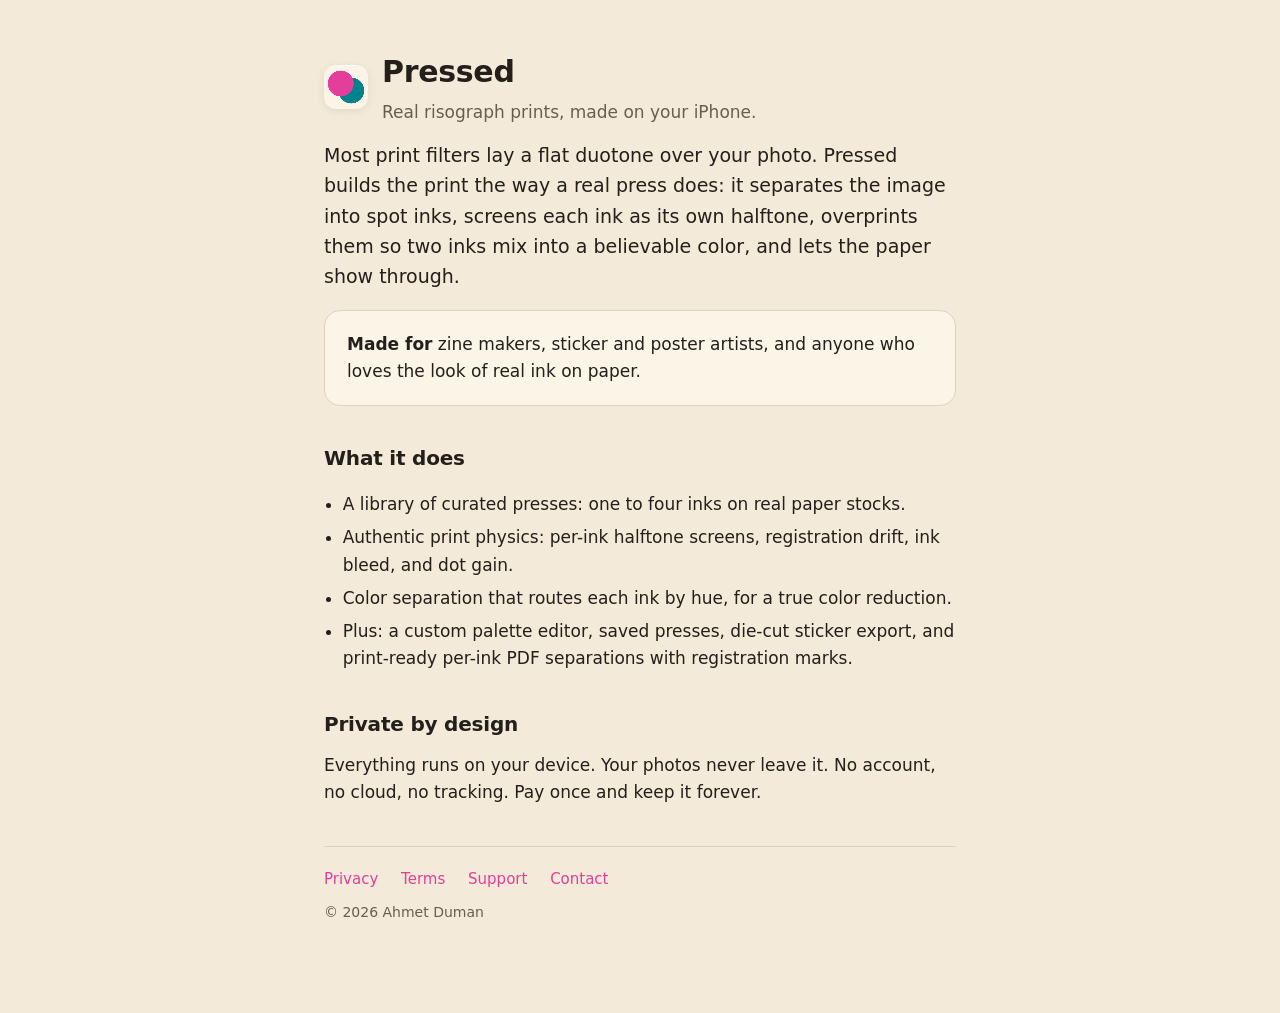
==== index.html @ bd857e0c "Add Terms of Service page and link it in nav Co-Authored-By: Claude Opus 4.8 (1M context) <noreply@a" ====
<!doctype html>
<html lang="en">
<head>
<meta charset="utf-8">
<meta name="viewport" content="width=device-width, initial-scale=1">
<title>Pressed - real risograph prints on your iPhone</title>
<meta name="description" content="Turn any photo into an authentic risograph print on your device. Real spot inks, halftone screens, overprint color, and paper that shows through. No subscription.">
<link rel="stylesheet" href="style.css">
</head>
<body>
<div class="wrap">
  <header>
    <div class="mark" aria-hidden="true"></div>
    <div>
      <h1>Pressed</h1>
      <p class="tag">Real risograph prints, made on your iPhone.</p>
    </div>
  </header>

  <p class="lede">Most print filters lay a flat duotone over your photo. Pressed builds the print the
  way a real press does: it separates the image into spot inks, screens each ink as its own halftone,
  overprints them so two inks mix into a believable color, and lets the paper show through.</p>

  <div class="card">
    <strong>Made for</strong> zine makers, sticker and poster artists, and anyone who loves the look of
    real ink on paper.
  </div>

  <h2>What it does</h2>
  <ul>
    <li>A library of curated presses: one to four inks on real paper stocks.</li>
    <li>Authentic print physics: per-ink halftone screens, registration drift, ink bleed, and dot gain.</li>
    <li>Color separation that routes each ink by hue, for a true color reduction.</li>
    <li>Plus: a custom palette editor, saved presses, die-cut sticker export, and print-ready per-ink
        PDF separations with registration marks.</li>
  </ul>

  <h2>Private by design</h2>
  <p>Everything runs on your device. Your photos never leave it. No account, no cloud, no tracking.
  Pay once and keep it forever.</p>

  <nav>
    <a href="privacy.html">Privacy</a>
    <a href="terms.html">Terms</a>
    <a href="support.html">Support</a>
    <a href="mailto:membrain.app@gmail.com">Contact</a>
  </nav>
  <p class="muted">© 2026 Ahmet Duman</p>
</div>
</body>
</html>
---- style.css ----
:root{
  --paper:#f3ead9; --ink:#241f1a; --soft:#6b5e4c; --line:#e0d3bd;
  --pink:#e43e9c; --teal:#00838a; --card:#fbf4e7;
}
*{box-sizing:border-box}
html{-webkit-text-size-adjust:100%}
body{
  margin:0;background:var(--paper);color:var(--ink);
  font:17px/1.6 ui-rounded,"SF Pro Rounded",system-ui,-apple-system,Segoe UI,Roboto,sans-serif;
}
.wrap{max-width:680px;margin:0 auto;padding:48px 24px 80px}
header{display:flex;align-items:center;gap:14px;margin-bottom:8px}
.mark{width:44px;height:44px;border-radius:12px;flex:none;
  background:
    radial-gradient(circle at 38% 42%, var(--pink) 0 34%, transparent 35%),
    radial-gradient(circle at 62% 58%, var(--teal) 0 34%, transparent 35%),
    var(--card);
  box-shadow:0 1px 0 #fff inset,0 2px 8px rgba(0,0,0,.08)}
h1{font-size:30px;margin:0;letter-spacing:-.01em}
h2{font-size:20px;margin:36px 0 10px;letter-spacing:-.01em}
.tag{color:var(--soft);margin:.2em 0 0}
p{margin:.7em 0}
a{color:var(--pink);text-decoration:none}
a:hover{text-decoration:underline}
.lede{font-size:19px}
.card{background:var(--card);border:1px solid var(--line);border-radius:16px;padding:20px 22px;margin:18px 0}
ul{padding-left:1.1em}
li{margin:.35em 0}
small,.muted{color:var(--soft);font-size:14px}
nav{margin-top:40px;padding-top:20px;border-top:1px solid var(--line);font-size:15px}
nav a{margin-right:18px}
hr{border:none;border-top:1px solid var(--line);margin:28px 0}
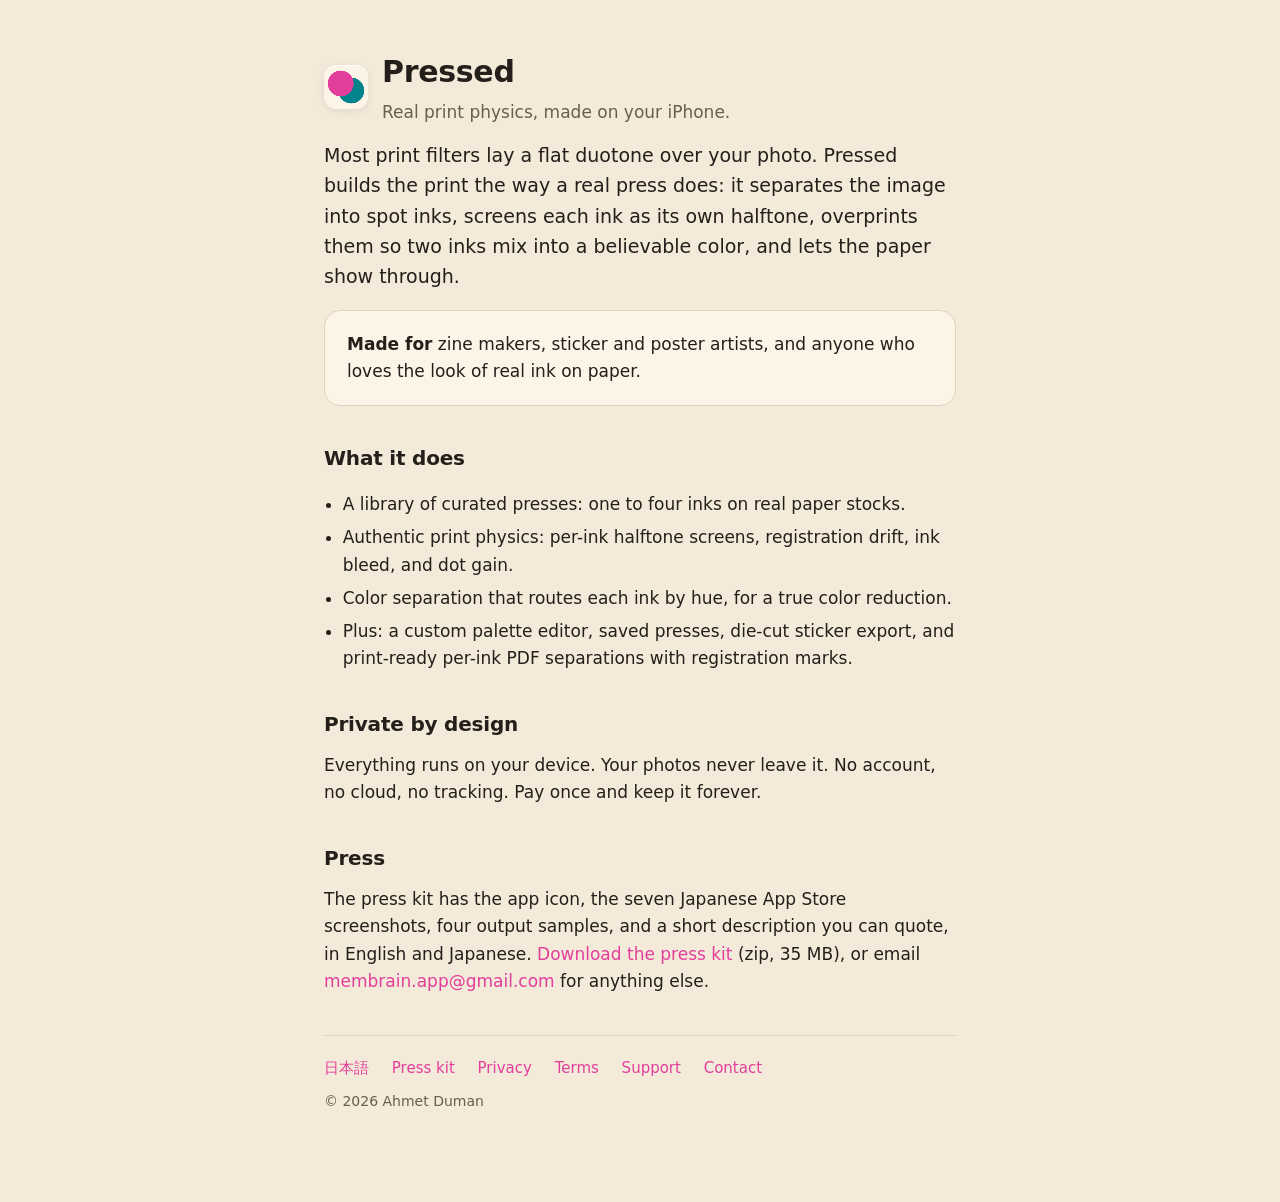
==== commit ede1c7cb: "feat: a Japanese press page, a press kit, and an English headline without the mark The English headl" ====
--- a/index.html
+++ b/index.html
@@ -3,8 +3,11 @@
 <head>
 <meta charset="utf-8">
 <meta name="viewport" content="width=device-width, initial-scale=1">
-<title>Pressed - real risograph prints on your iPhone</title>
-<meta name="description" content="Turn any photo into an authentic risograph print on your device. Real spot inks, halftone screens, overprint color, and paper that shows through. No subscription.">
+<title>Pressed - real print physics on your iPhone</title>
+<meta name="description" content="Turn any photo into an authentic risograph-style print on your device. Real spot inks, halftone screens, overprint color, and paper that shows through. No subscription.">
+<link rel="alternate" hreflang="en" href="https://aduman.github.io/pressed-app/">
+<link rel="alternate" hreflang="ja" href="https://aduman.github.io/pressed-app/ja/">
+<link rel="alternate" hreflang="x-default" href="https://aduman.github.io/pressed-app/">
 <link rel="stylesheet" href="style.css">
 </head>
 <body>
@@ -13,7 +16,7 @@
     <div class="mark" aria-hidden="true"></div>
     <div>
       <h1>Pressed</h1>
-      <p class="tag">Real risograph prints, made on your iPhone.</p>
+      <p class="tag">Real print physics, made on your iPhone.</p>
     </div>
   </header>
 
@@ -39,7 +42,15 @@
   <p>Everything runs on your device. Your photos never leave it. No account, no cloud, no tracking.
   Pay once and keep it forever.</p>
 
+  <h2>Press</h2>
+  <p>The press kit has the app icon, the seven Japanese App Store screenshots, four output
+  samples, and a short description you can quote, in English and Japanese.
+  <a href="press/pressed-press-kit.zip">Download the press kit</a> (zip, 35 MB), or email
+  <a href="mailto:membrain.app@gmail.com">membrain.app@gmail.com</a> for anything else.</p>
+
   <nav>
+    <a href="ja/">日本語</a>
+    <a href="press/pressed-press-kit.zip">Press kit</a>
     <a href="privacy.html">Privacy</a>
     <a href="terms.html">Terms</a>
     <a href="support.html">Support</a>
--- a/style.css
+++ b/style.css
@@ -6,8 +6,11 @@
 html{-webkit-text-size-adjust:100%}
 body{
   margin:0;background:var(--paper);color:var(--ink);
-  font:17px/1.6 ui-rounded,"SF Pro Rounded",system-ui,-apple-system,Segoe UI,Roboto,sans-serif;
+  font:17px/1.6 ui-rounded,"SF Pro Rounded",system-ui,-apple-system,Segoe UI,Roboto,
+       "Hiragino Sans","Hiragino Kaku Gothic ProN","Yu Gothic","Noto Sans JP",sans-serif;
 }
+html[lang="ja"] body{line-height:1.85}
+html[lang="ja"] .lede{font-size:18px}
 .wrap{max-width:680px;margin:0 auto;padding:48px 24px 80px}
 header{display:flex;align-items:center;gap:14px;margin-bottom:8px}
 .mark{width:44px;height:44px;border-radius:12px;flex:none;
@@ -18,6 +21,7 @@
   box-shadow:0 1px 0 #fff inset,0 2px 8px rgba(0,0,0,.08)}
 h1{font-size:30px;margin:0;letter-spacing:-.01em}
 h2{font-size:20px;margin:36px 0 10px;letter-spacing:-.01em}
+h3{font-size:16px;margin:26px 0 8px;color:var(--soft);letter-spacing:-.01em}
 .tag{color:var(--soft);margin:.2em 0 0}
 p{margin:.7em 0}
 a{color:var(--pink);text-decoration:none}
@@ -26,6 +30,8 @@
 .card{background:var(--card);border:1px solid var(--line);border-radius:16px;padding:20px 22px;margin:18px 0}
 ul{padding-left:1.1em}
 li{margin:.35em 0}
+.badge{display:inline-block;line-height:0}
+.badge img{display:block;height:44px;width:auto}
 small,.muted{color:var(--soft);font-size:14px}
 nav{margin-top:40px;padding-top:20px;border-top:1px solid var(--line);font-size:15px}
 nav a{margin-right:18px}
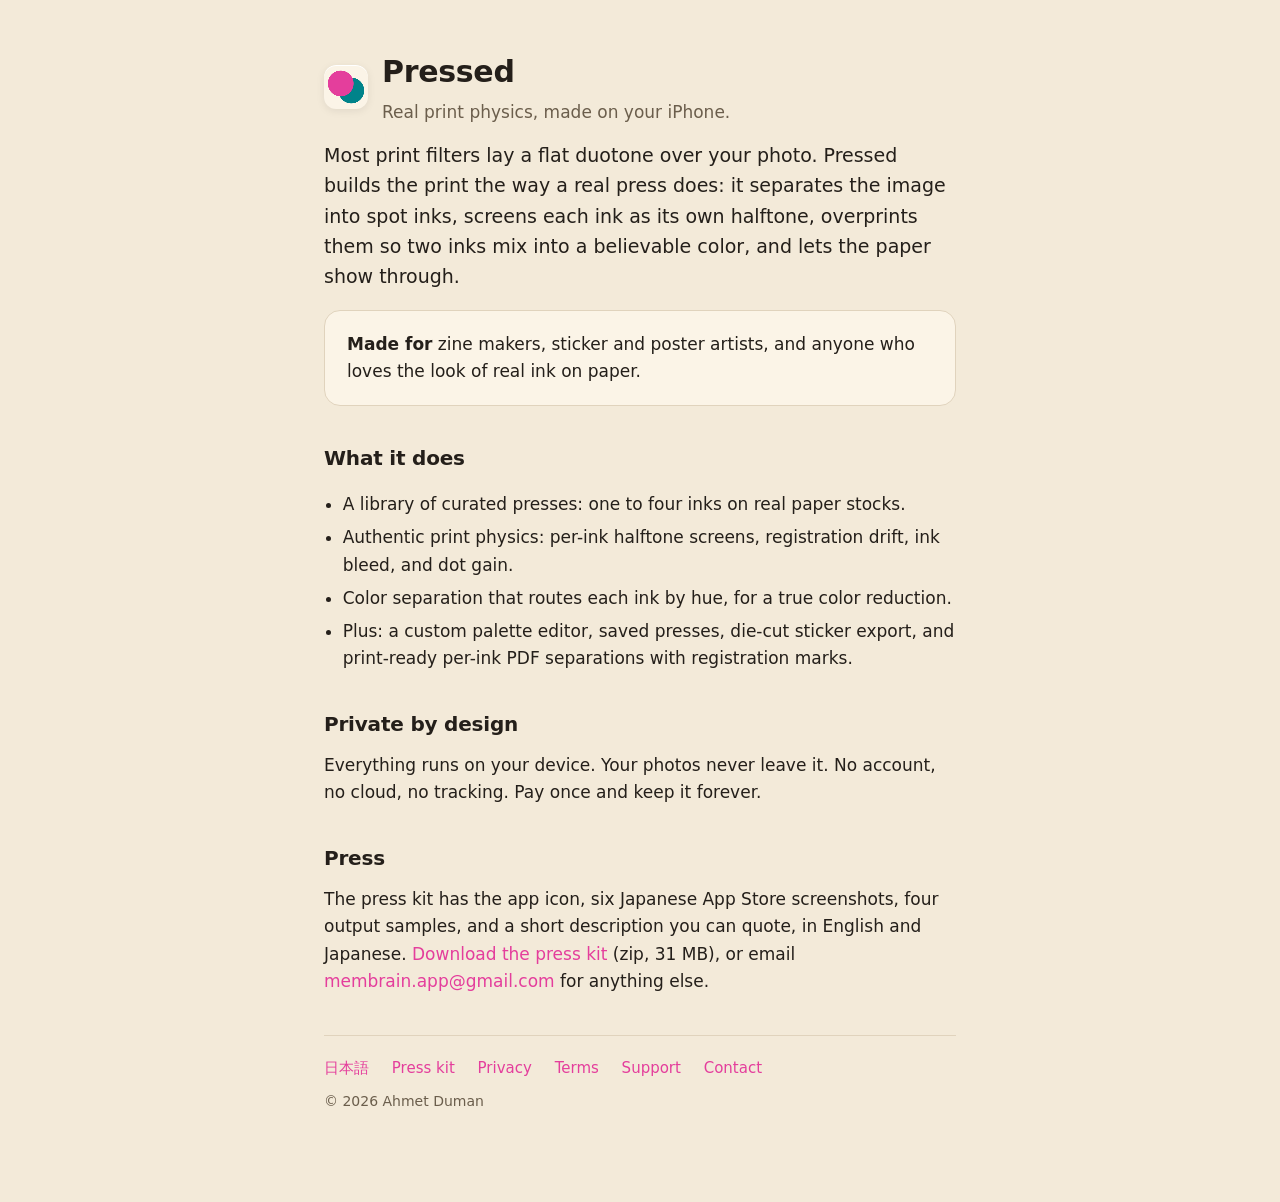
==== commit f242d141: "fix: native-review copy corrections and kit portrait removal The Japanese lede, feature list, price," ====
--- a/index.html
+++ b/index.html
@@ -43,9 +43,9 @@
   Pay once and keep it forever.</p>
 
   <h2>Press</h2>
-  <p>The press kit has the app icon, the seven Japanese App Store screenshots, four output
+  <p>The press kit has the app icon, six Japanese App Store screenshots, four output
   samples, and a short description you can quote, in English and Japanese.
-  <a href="press/pressed-press-kit.zip">Download the press kit</a> (zip, 35 MB), or email
+  <a href="press/pressed-press-kit.zip">Download the press kit</a> (zip, 31 MB), or email
   <a href="mailto:membrain.app@gmail.com">membrain.app@gmail.com</a> for anything else.</p>
 
   <nav>
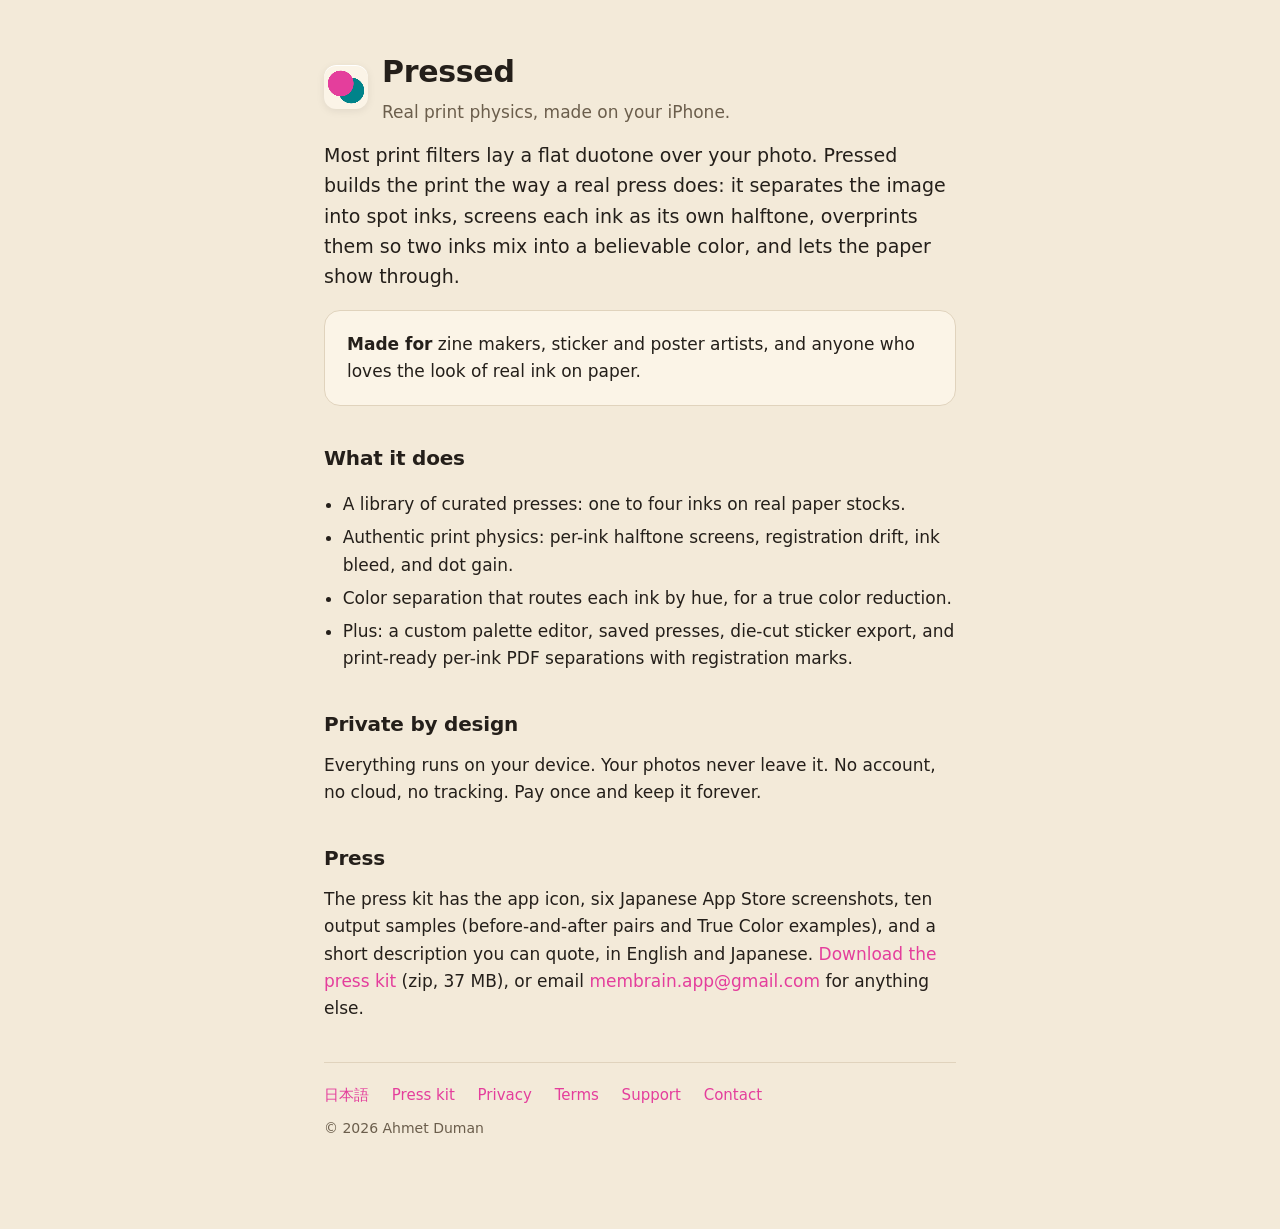
==== commit bf2aef68: "feat: ten press kit samples, with before/after pairs and True Color The press kit zip gains three be" ====
--- a/index.html
+++ b/index.html
@@ -43,9 +43,10 @@
   Pay once and keep it forever.</p>
 
   <h2>Press</h2>
-  <p>The press kit has the app icon, six Japanese App Store screenshots, four output
-  samples, and a short description you can quote, in English and Japanese.
-  <a href="press/pressed-press-kit.zip">Download the press kit</a> (zip, 31 MB), or email
+  <p>The press kit has the app icon, six Japanese App Store screenshots, ten output samples
+  (before-and-after pairs and True Color examples), and a short description you can quote,
+  in English and Japanese.
+  <a href="press/pressed-press-kit.zip">Download the press kit</a> (zip, 37 MB), or email
   <a href="mailto:membrain.app@gmail.com">membrain.app@gmail.com</a> for anything else.</p>
 
   <nav>
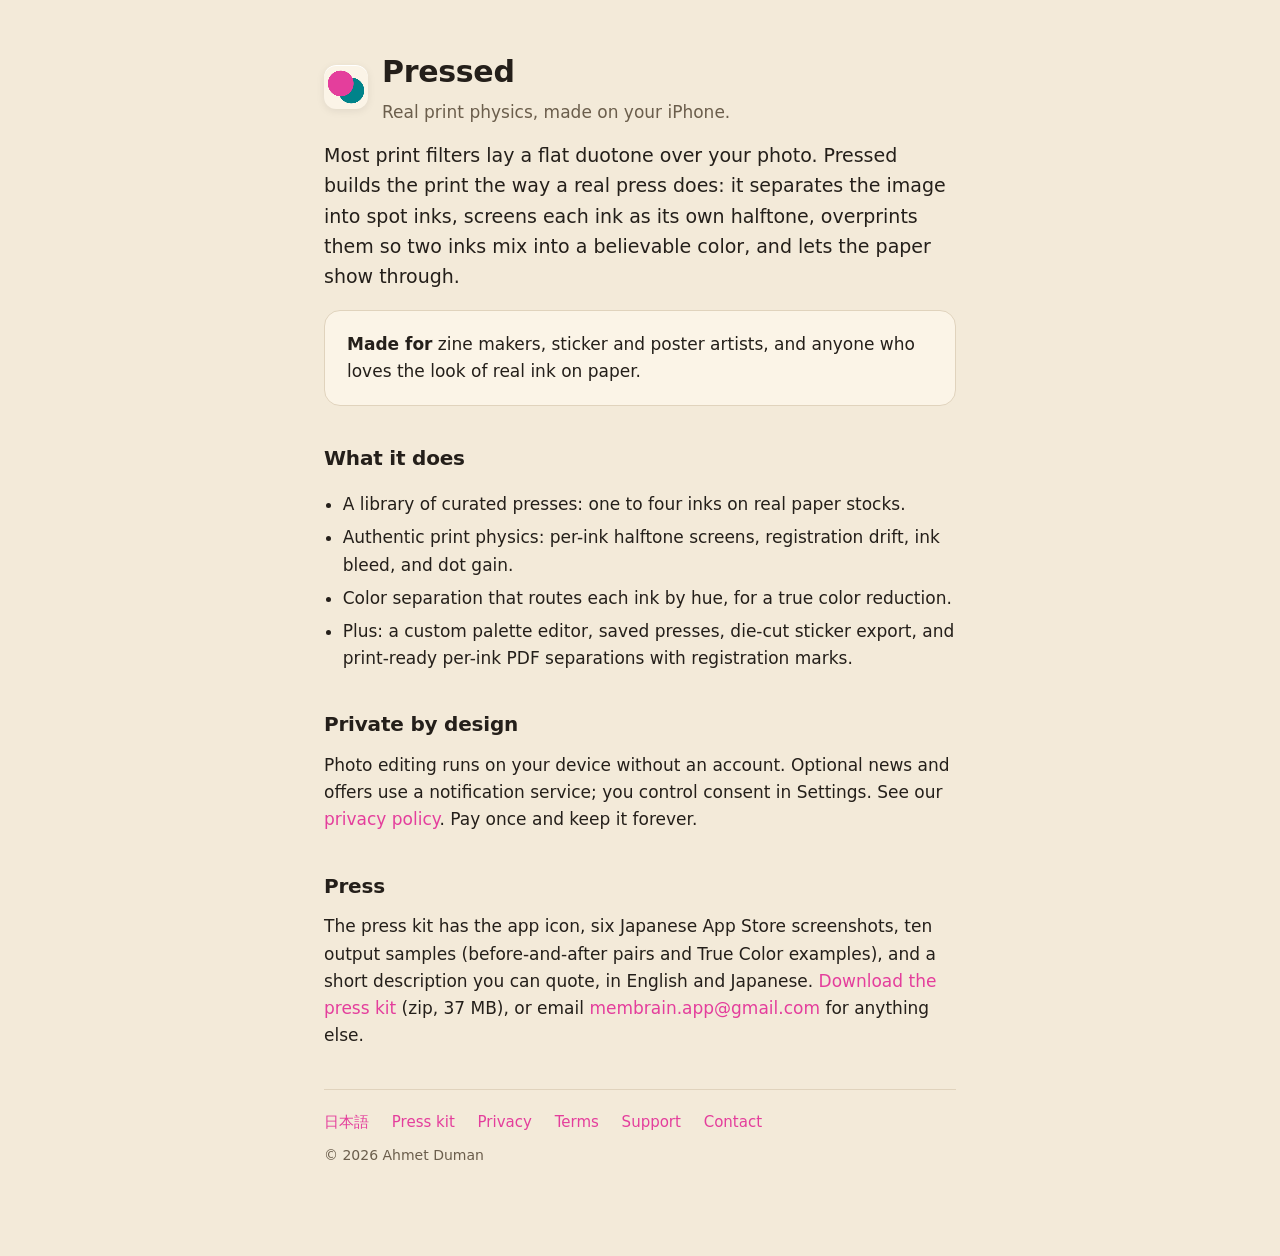
==== commit 5e791b05: "docs: disclose optional Pressed notification data" ====
--- a/index.html
+++ b/index.html
@@ -39,7 +39,7 @@
   </ul>
 
   <h2>Private by design</h2>
-  <p>Everything runs on your device. Your photos never leave it. No account, no cloud, no tracking.
+  <p>Photo editing runs on your device without an account. Optional news and offers use a notification service; you control consent in Settings. See our <a href="privacy.html">privacy policy</a>.
   Pay once and keep it forever.</p>
 
   <h2>Press</h2>
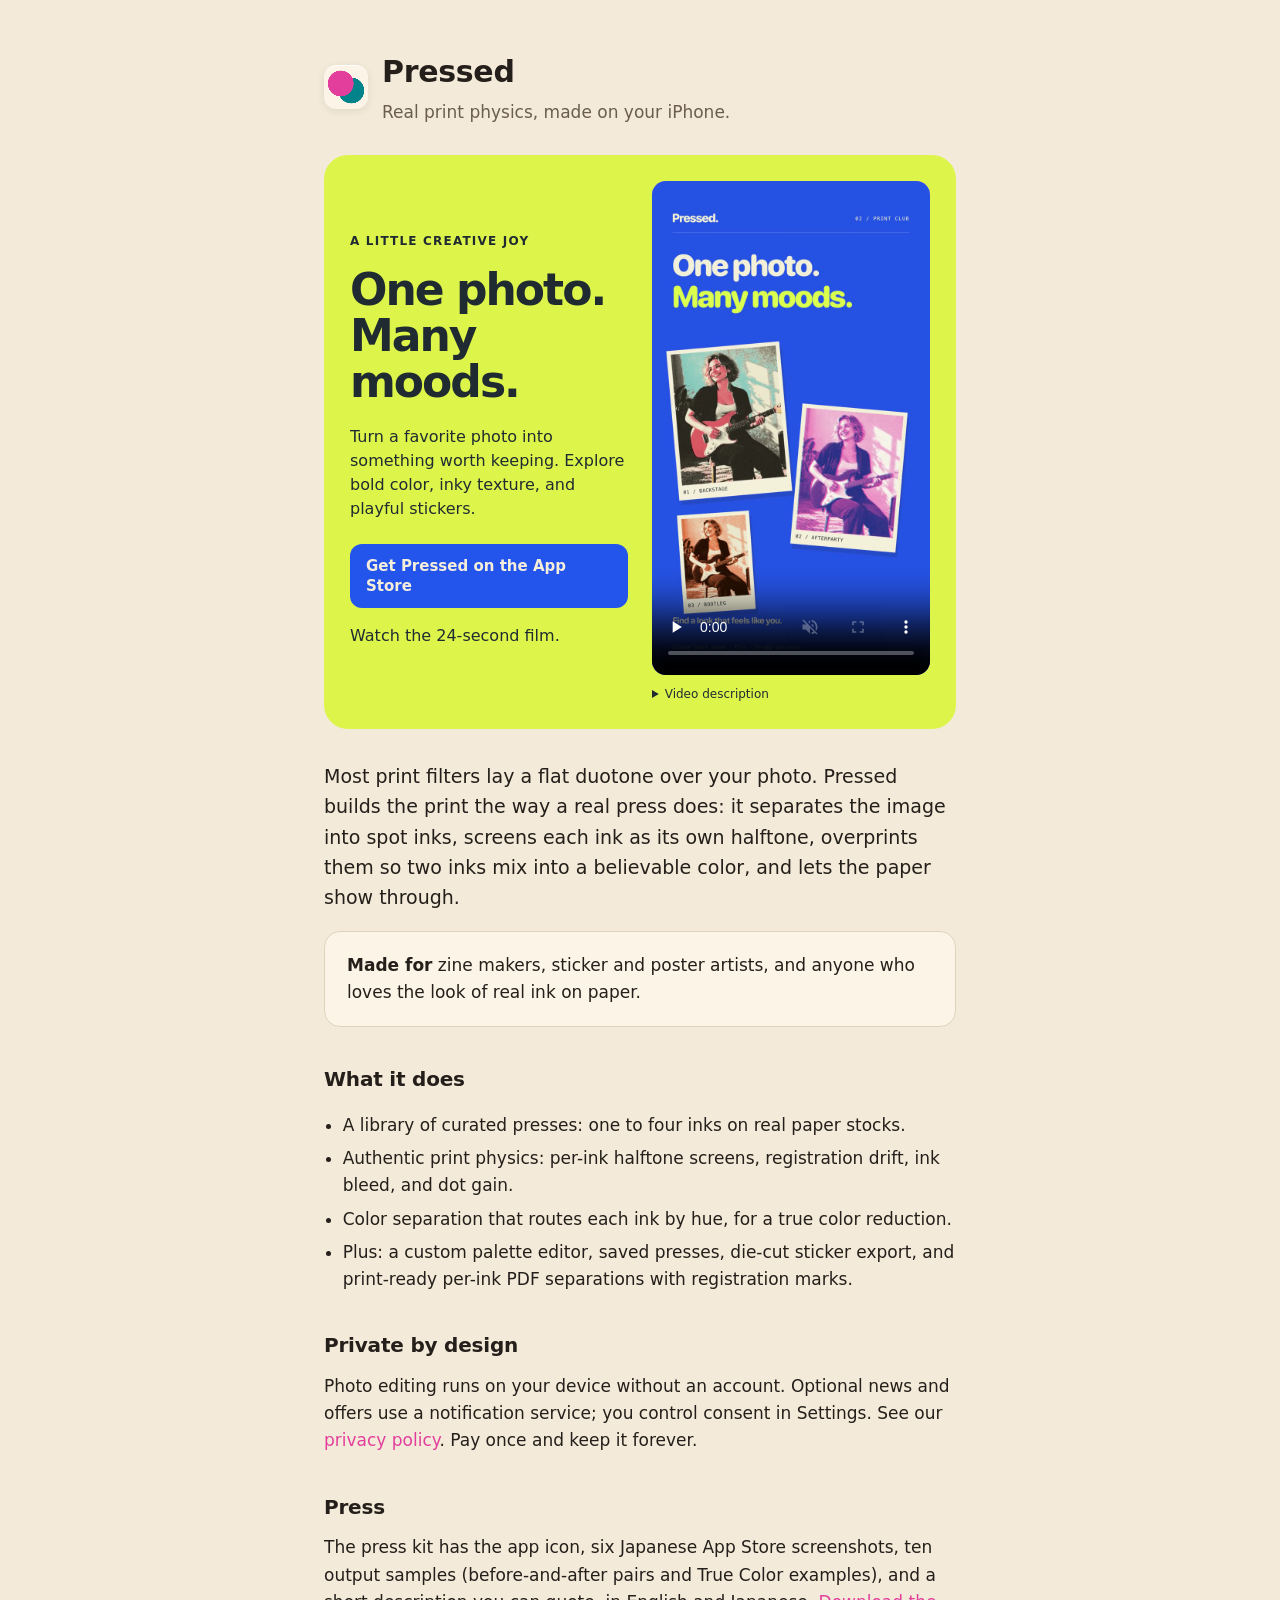
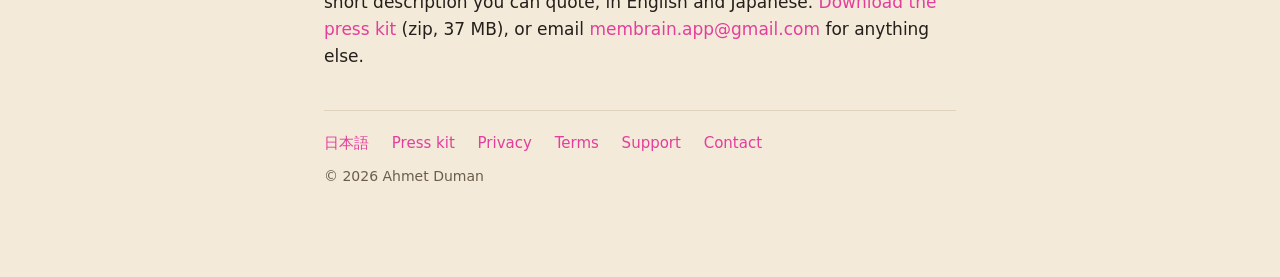
==== commit bf779815: "feat: add the Many Moods promo to the homepage Show the 24-second film with native playback controls" ====
--- a/index.html
+++ b/index.html
@@ -19,6 +19,34 @@
       <p class="tag">Real print physics, made on your iPhone.</p>
     </div>
   </header>
+
+  <section class="promo" aria-labelledby="promo-title">
+    <div class="promo-copy">
+      <p class="promo-kicker">A little creative joy</p>
+      <h2 id="promo-title">One photo.<br>Many moods.</h2>
+      <p>Turn a favorite photo into something worth keeping. Explore bold color,
+      inky texture, and playful stickers.</p>
+      <a class="promo-download" href="https://apps.apple.com/us/app/id6782635292">Get Pressed on the App Store</a>
+      <p class="promo-caption">Watch the 24-second film.</p>
+    </div>
+    <figure class="promo-film">
+      <video controls playsinline muted preload="none" width="720" height="1280"
+        poster="media/pressed-many-moods-poster.jpg"
+        aria-label="Pressed: One photo, many moods"
+        aria-describedby="promo-description">
+        <source src="media/pressed-many-moods-en.mp4" type="video/mp4">
+        <a href="media/pressed-many-moods-en.mp4">Watch the Pressed film</a>.
+      </video>
+      <details id="promo-description">
+        <summary>Video description</summary>
+        <p>A musician's portrait becomes a colorful print, then appears in three
+        different ink palettes. A cherry print reveals its halftone texture and
+        ink colors. A terrier photo becomes a cut-out sticker. Finished prints
+        come together with the words “Make something worth keeping.” Music plays;
+        there is no spoken narration. Pressed Plus features require an in-app purchase.</p>
+      </details>
+    </figure>
+  </section>
 
   <p class="lede">Most print filters lay a flat duotone over your photo. Pressed builds the print the
   way a real press does: it separates the image into spot inks, screens each ink as its own halftone,
--- a/style.css
+++ b/style.css
@@ -36,3 +36,27 @@
 nav{margin-top:40px;padding-top:20px;border-top:1px solid var(--line);font-size:15px}
 nav a{margin-right:18px}
 hr{border:none;border-top:1px solid var(--line);margin:28px 0}
+.promo{display:grid;grid-template-columns:minmax(0,1fr) minmax(0,1fr);gap:24px;
+  align-items:center;margin:28px 0 32px;padding:26px;background:#ddf54a;
+  border-radius:24px;color:#202b31}
+.promo-kicker{font-size:12px;font-weight:800;letter-spacing:.1em;text-transform:uppercase}
+.promo h2{font-size:clamp(30px,4.5vw,44px);line-height:1.04;letter-spacing:-.045em;
+  margin:16px 0 20px}
+.promo-copy>p:not(.promo-kicker){font-size:16px;line-height:1.5}
+.promo-download{display:inline-block;background:#2354eb;color:#f5eedb;
+  border-radius:12px;padding:12px 16px;margin-top:12px;font-size:15px;
+  font-weight:700;line-height:1.35;text-decoration:none}
+.promo-download:hover{background:#193fc1;text-decoration:none}
+.promo a:focus-visible,.promo summary:focus-visible,.promo video:focus-visible{
+  outline:3px solid #202b31;outline-offset:4px}
+.promo-copy .promo-caption{font-size:13px;margin-top:16px}
+.promo-film{margin:0;min-width:0}
+.promo video{display:block;width:100%;height:auto;aspect-ratio:9/16;
+  border-radius:14px;background:#ff9bd2}
+.promo details{font-size:12px;line-height:1.5;margin-top:10px}
+.promo summary{cursor:pointer}
+@media(max-width:560px){
+  .promo{grid-template-columns:1fr;padding:24px;gap:24px}
+  .promo h2{font-size:42px}
+  .promo-film{width:min(100%,320px);justify-self:center}
+}
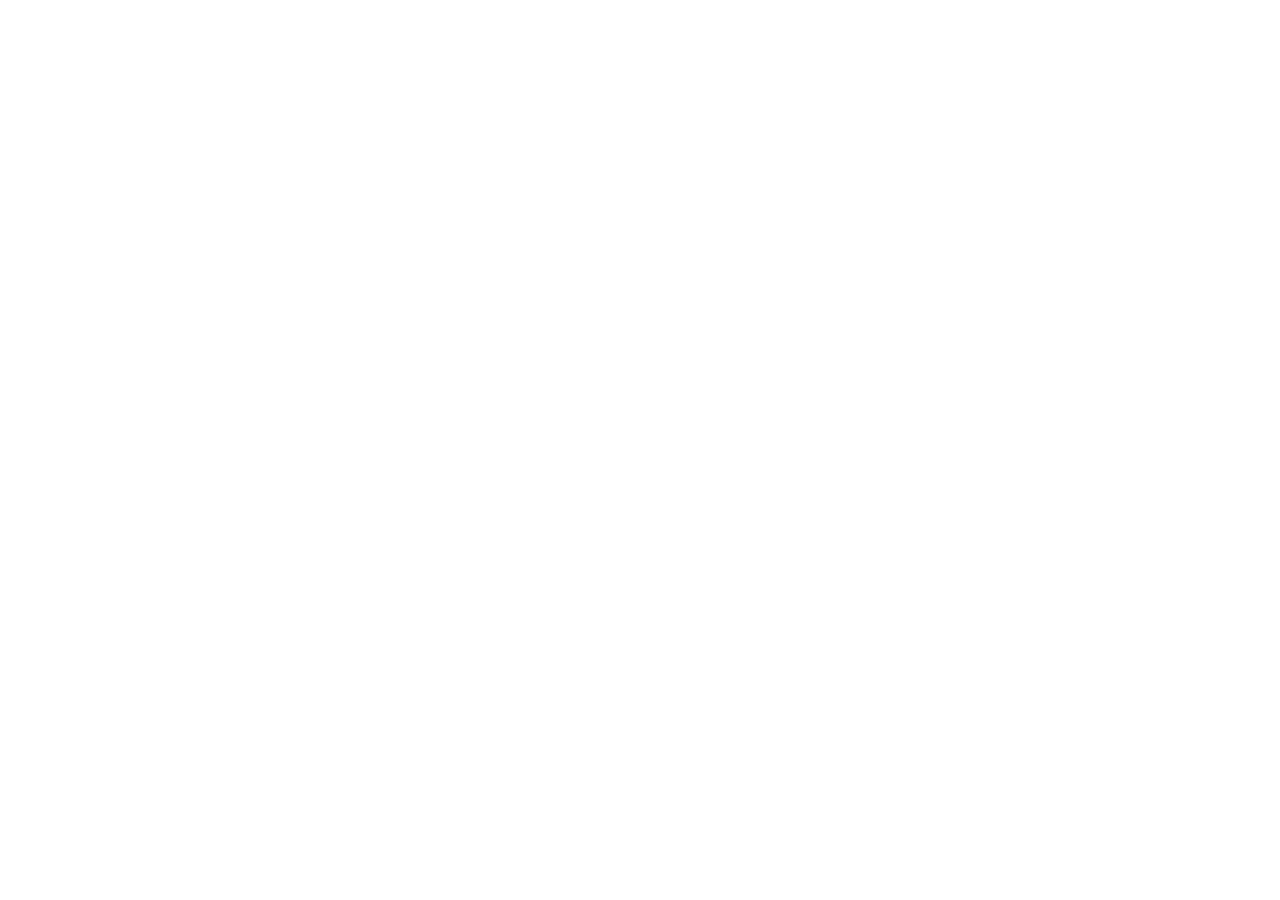
==== commit e02dbaa1: "Redirect Pressed landing pages to Almost Matter Move English and Japanese landing visitors to the cu" ====
--- a/index.html
+++ b/index.html
@@ -3,89 +3,14 @@
 <head>
 <meta charset="utf-8">
 <meta name="viewport" content="width=device-width, initial-scale=1">
-<title>Pressed - real print physics on your iPhone</title>
-<meta name="description" content="Turn any photo into an authentic risograph-style print on your device. Real spot inks, halftone screens, overprint color, and paper that shows through. No subscription.">
-<link rel="alternate" hreflang="en" href="https://aduman.github.io/pressed-app/">
-<link rel="alternate" hreflang="ja" href="https://aduman.github.io/pressed-app/ja/">
-<link rel="alternate" hreflang="x-default" href="https://aduman.github.io/pressed-app/">
-<link rel="stylesheet" href="style.css">
+<title>Pressed has moved — Almost Matter</title>
+<link rel="canonical" href="https://almostmatter.com/apps/pressed/">
+<meta http-equiv="refresh" content="0; url=https://almostmatter.com/apps/pressed/">
+<script>window.location.replace("https://almostmatter.com/apps/pressed/" + window.location.search + window.location.hash);</script>
 </head>
 <body>
-<div class="wrap">
-  <header>
-    <div class="mark" aria-hidden="true"></div>
-    <div>
-      <h1>Pressed</h1>
-      <p class="tag">Real print physics, made on your iPhone.</p>
-    </div>
-  </header>
-
-  <section class="promo" aria-labelledby="promo-title">
-    <div class="promo-copy">
-      <p class="promo-kicker">A little creative joy</p>
-      <h2 id="promo-title">One photo.<br>Many moods.</h2>
-      <p>Turn a favorite photo into something worth keeping. Explore bold color,
-      inky texture, and playful stickers.</p>
-      <a class="promo-download" href="https://apps.apple.com/us/app/id6782635292">Get Pressed on the App Store</a>
-      <p class="promo-caption">Watch the 24-second film.</p>
-    </div>
-    <figure class="promo-film">
-      <video controls playsinline muted preload="none" width="720" height="1280"
-        poster="media/pressed-many-moods-poster.jpg"
-        aria-label="Pressed: One photo, many moods"
-        aria-describedby="promo-description">
-        <source src="media/pressed-many-moods-en.mp4" type="video/mp4">
-        <a href="media/pressed-many-moods-en.mp4">Watch the Pressed film</a>.
-      </video>
-      <details id="promo-description">
-        <summary>Video description</summary>
-        <p>A musician's portrait becomes a colorful print, then appears in three
-        different ink palettes. A cherry print reveals its halftone texture and
-        ink colors. A terrier photo becomes a cut-out sticker. Finished prints
-        come together with the words “Make something worth keeping.” Music plays;
-        there is no spoken narration. Pressed Plus features require an in-app purchase.</p>
-      </details>
-    </figure>
-  </section>
-
-  <p class="lede">Most print filters lay a flat duotone over your photo. Pressed builds the print the
-  way a real press does: it separates the image into spot inks, screens each ink as its own halftone,
-  overprints them so two inks mix into a believable color, and lets the paper show through.</p>
-
-  <div class="card">
-    <strong>Made for</strong> zine makers, sticker and poster artists, and anyone who loves the look of
-    real ink on paper.
-  </div>
-
-  <h2>What it does</h2>
-  <ul>
-    <li>A library of curated presses: one to four inks on real paper stocks.</li>
-    <li>Authentic print physics: per-ink halftone screens, registration drift, ink bleed, and dot gain.</li>
-    <li>Color separation that routes each ink by hue, for a true color reduction.</li>
-    <li>Plus: a custom palette editor, saved presses, die-cut sticker export, and print-ready per-ink
-        PDF separations with registration marks.</li>
-  </ul>
-
-  <h2>Private by design</h2>
-  <p>Photo editing runs on your device without an account. Optional news and offers use a notification service; you control consent in Settings. See our <a href="privacy.html">privacy policy</a>.
-  Pay once and keep it forever.</p>
-
-  <h2>Press</h2>
-  <p>The press kit has the app icon, six Japanese App Store screenshots, ten output samples
-  (before-and-after pairs and True Color examples), and a short description you can quote,
-  in English and Japanese.
-  <a href="press/pressed-press-kit.zip">Download the press kit</a> (zip, 37 MB), or email
-  <a href="mailto:membrain.app@gmail.com">membrain.app@gmail.com</a> for anything else.</p>
-
-  <nav>
-    <a href="ja/">日本語</a>
-    <a href="press/pressed-press-kit.zip">Press kit</a>
-    <a href="privacy.html">Privacy</a>
-    <a href="terms.html">Terms</a>
-    <a href="support.html">Support</a>
-    <a href="mailto:membrain.app@gmail.com">Contact</a>
-  </nav>
-  <p class="muted">© 2026 Ahmet Duman</p>
-</div>
+<h1>Pressed</h1>
+<p>Pressed now lives at Almost Matter.</p>
+<p><a href="https://almostmatter.com/apps/pressed/">Continue to Pressed</a></p>
 </body>
 </html>
